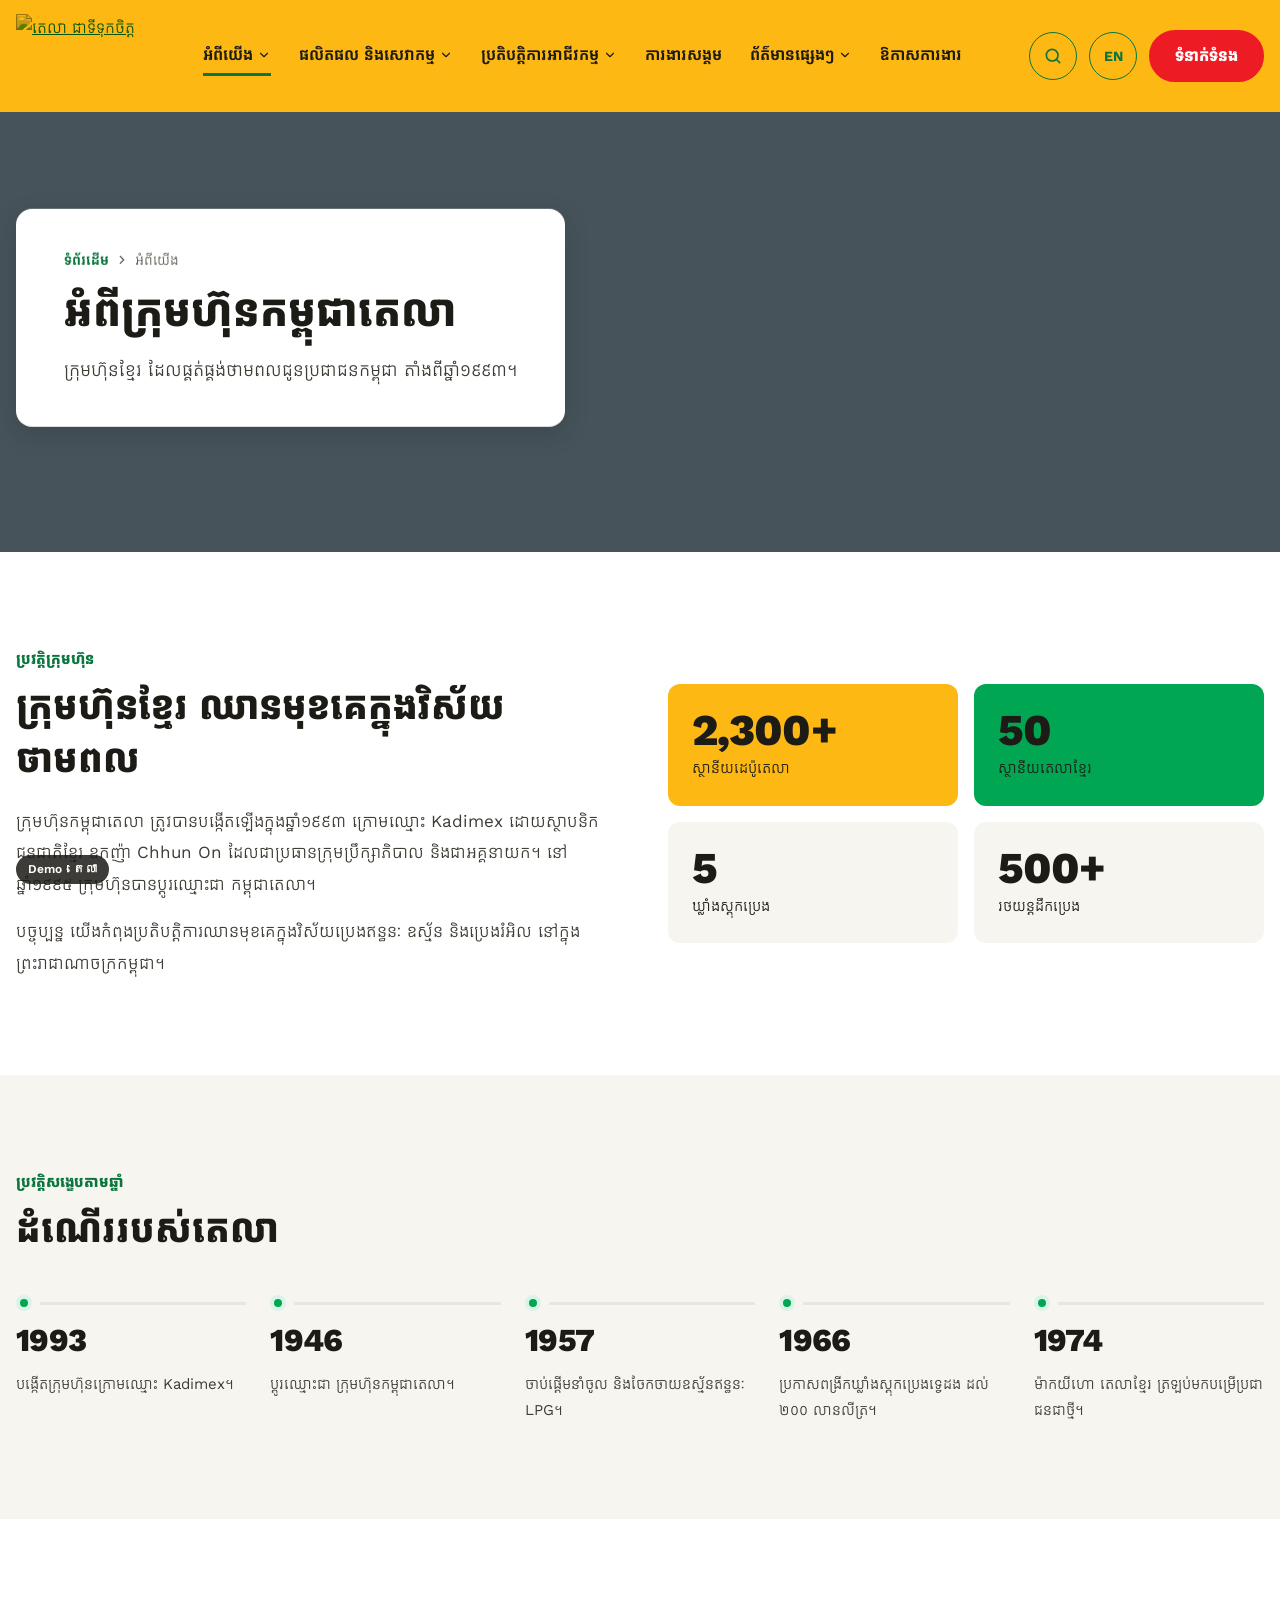
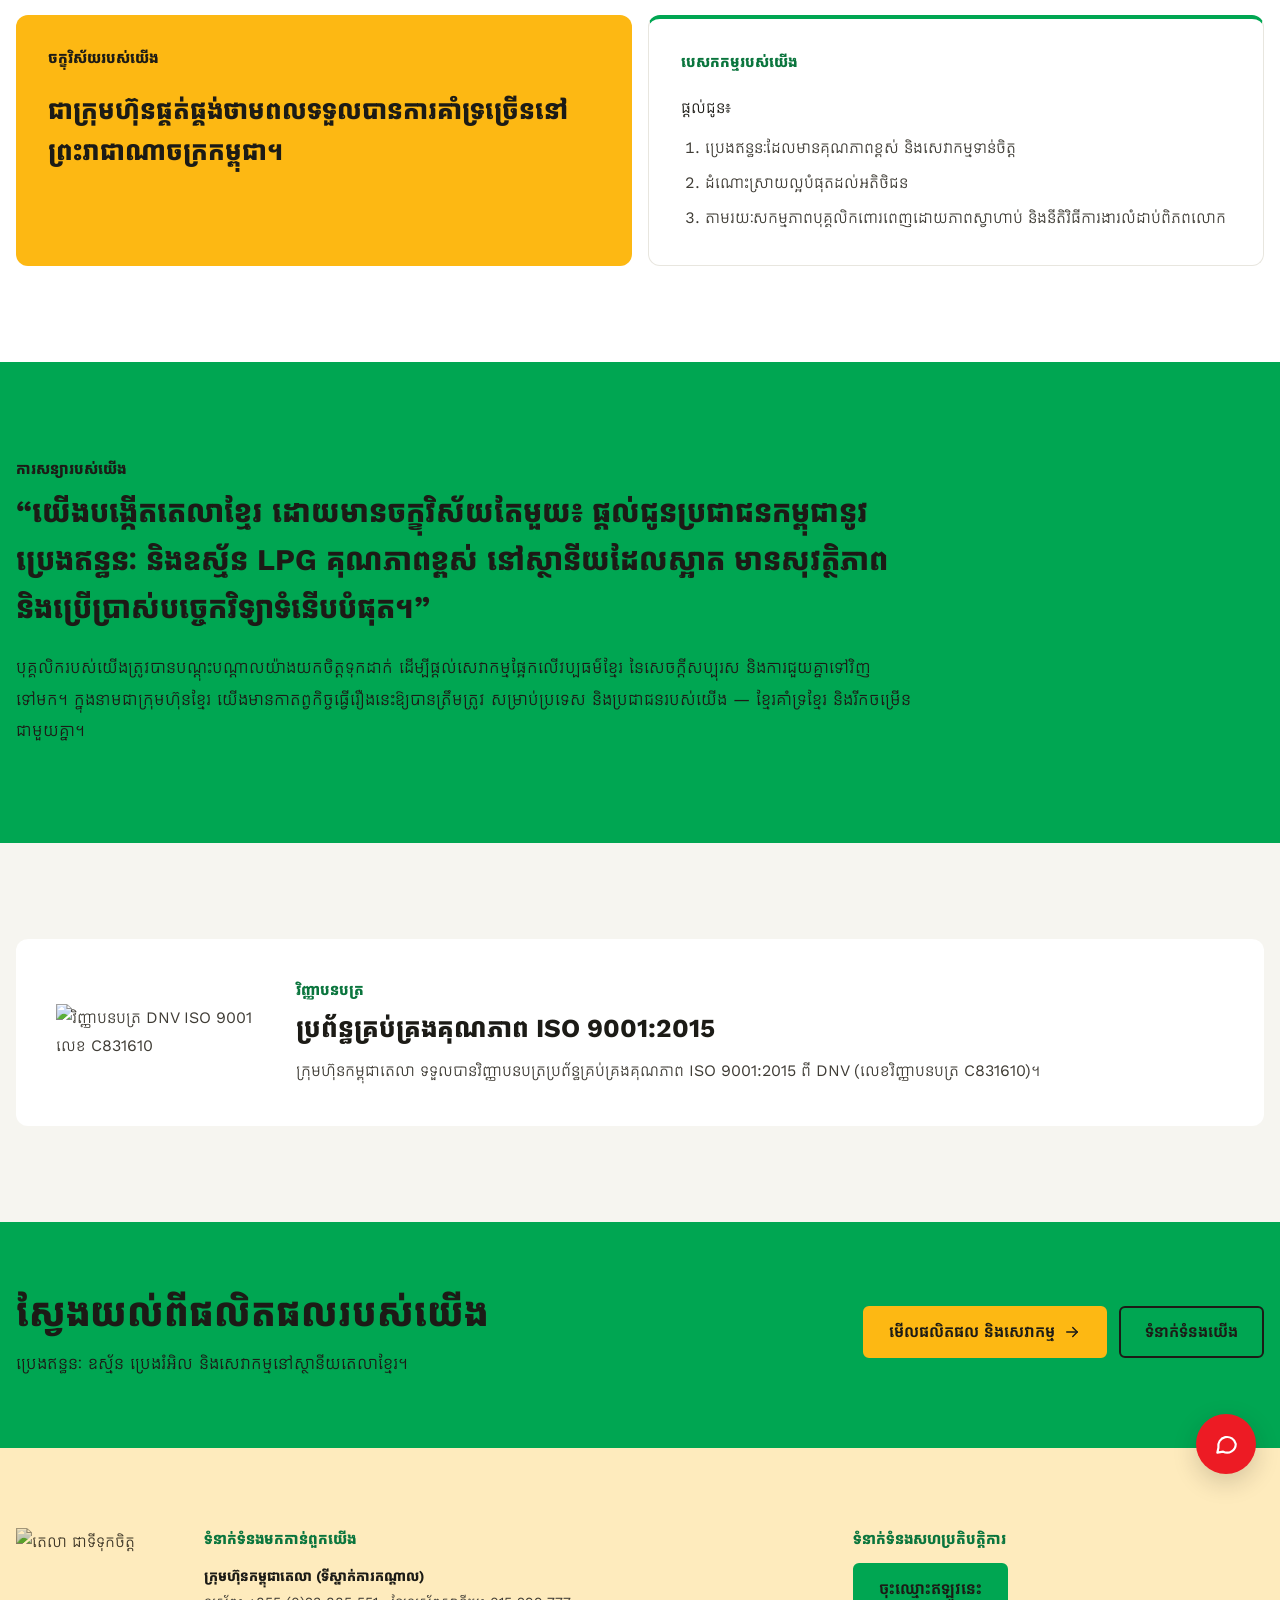
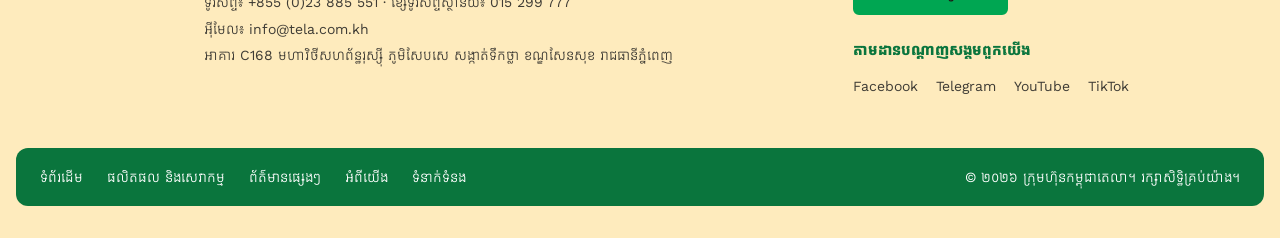
==== about.html @ 4fe121b1 "Add files via upload" ====
<!doctype html>
<html lang="km">
<head>
<meta charset="utf-8">
<meta name="viewport" content="width=device-width, initial-scale=1">
<meta name="robots" content="noindex, nofollow">
<title>អំពីយើង — តេលា</title>
<link rel="icon" href="img/logo.webp">
<link rel="preconnect" href="https://fonts.googleapis.com">
<link rel="stylesheet" href="https://fonts.googleapis.com/css2?family=Work+Sans:wght@400;600;700;800&amp;family=Kantumruy+Pro:wght@400;600;700&amp;display=swap">
<style>
body{margin:0}
a{color:#0a753d}a:hover{color:#1c1b16}
</style>
<style>html{scroll-behavior:smooth}*{box-sizing:border-box}img{max-width:100%}</style>
<link rel="stylesheet" href="anim.css">
<link rel="stylesheet" href="responsive.css">
</head>
<body>
<div style="font-family:'Work Sans', 'Kantumruy Pro', 'Noto Sans Khmer', sans-serif;color:#3f3c35;background:#ffffff;line-height:1.75;min-width:0">
<header style="background:#fdb813;padding:12px max(16px, calc((100% - 1248px) / 2));display:flex;flex-wrap:wrap;align-items:center;justify-content:space-between;gap:16px 32px;min-height:112px;box-sizing:border-box">
<a href="index.html" aria-label="តេលា ទំព័រដើម" style="display:block"><img src="img/logo.webp" alt="តេលា ជាទីទុកចិត្ត" style="display:block;height:84px;width:auto;mix-blend-mode:multiply"></a>
<nav aria-label="ម៉ឺនុយមេ" style="display:flex;flex-wrap:wrap;gap:8px 28px;justify-content:center;flex:1 1 560px"><a href="about.html" style="display:inline-flex;align-items:center;gap:4px;font-size:16px;font-weight:600;line-height:1.5;color:#1c1b16;text-decoration:none;padding:6px 0;border-bottom:3px solid #0a753d">អំពីយើង<svg width="14" height="14" viewBox="0 0 24 24" fill="none" stroke="currentColor" stroke-width="2" stroke-linecap="round" stroke-linejoin="round" aria-hidden="true"><path d="m6 9 6 6 6-6"></path></svg></a><a href="products.html" style="display:inline-flex;align-items:center;gap:4px;font-size:16px;font-weight:600;line-height:1.5;color:#1c1b16;text-decoration:none;padding:6px 0;border-bottom:3px solid transparent">ផលិតផល និងសេវាកម្ម<svg width="14" height="14" viewBox="0 0 24 24" fill="none" stroke="currentColor" stroke-width="2" stroke-linecap="round" stroke-linejoin="round" aria-hidden="true"><path d="m6 9 6 6 6-6"></path></svg></a><a href="operations.html" style="display:inline-flex;align-items:center;gap:4px;font-size:16px;font-weight:600;line-height:1.5;color:#1c1b16;text-decoration:none;padding:6px 0;border-bottom:3px solid transparent">ប្រតិបត្តិការអាជីវកម្ម<svg width="14" height="14" viewBox="0 0 24 24" fill="none" stroke="currentColor" stroke-width="2" stroke-linecap="round" stroke-linejoin="round" aria-hidden="true"><path d="m6 9 6 6 6-6"></path></svg></a><a href="csr.html" style="display:inline-flex;align-items:center;gap:4px;font-size:16px;font-weight:600;line-height:1.5;color:#1c1b16;text-decoration:none;padding:6px 0;border-bottom:3px solid transparent">ការងារសង្គម</a><a href="news.html" style="display:inline-flex;align-items:center;gap:4px;font-size:16px;font-weight:600;line-height:1.5;color:#1c1b16;text-decoration:none;padding:6px 0;border-bottom:3px solid transparent">ព័ត៌មានផ្សេងៗ<svg width="14" height="14" viewBox="0 0 24 24" fill="none" stroke="currentColor" stroke-width="2" stroke-linecap="round" stroke-linejoin="round" aria-hidden="true"><path d="m6 9 6 6 6-6"></path></svg></a><a href="careers.html" style="display:inline-flex;align-items:center;gap:4px;font-size:16px;font-weight:600;line-height:1.5;color:#1c1b16;text-decoration:none;padding:6px 0;border-bottom:3px solid transparent">ឱកាសការងារ</a></nav>
<div style="display:flex;align-items:center;gap:12px"><button type="button" aria-label="ស្វែងរក" style="background:transparent;border:1.5px solid #0a753d;color:#0a753d;width:48px;height:48px;border-radius:999px;display:inline-flex;align-items:center;justify-content:center;font-family:inherit;font-size:14px;font-weight:700;cursor:pointer;flex:none"><svg width="20" height="20" viewBox="0 0 24 24" fill="none" stroke="currentColor" stroke-width="2" stroke-linecap="round" stroke-linejoin="round" aria-hidden="true"><circle cx="11" cy="11" r="7"></circle><path d="m20 20-3.5-3.5"></path></svg></button><button type="button" aria-label="English" style="background:transparent;border:1.5px solid #0a753d;color:#0a753d;width:48px;height:48px;border-radius:999px;display:inline-flex;align-items:center;justify-content:center;font-family:inherit;font-size:14px;font-weight:700;cursor:pointer;flex:none">EN</button><a href="contact.html" style="background:#ed1b24;color:#ffffff;border:2px solid #ed1b24;border-radius:999px;display:inline-flex;align-items:center;gap:8px;padding:12px 24px;font-size:16px;font-weight:700;line-height:1.5;text-decoration:none;white-space:nowrap">ទំនាក់ទំនង</a></div>
</header>
<main>
<section style="position:relative;min-height:440px;display:flex;align-items:center;padding:48px max(16px, calc((100% - 1248px) / 2));box-sizing:border-box;overflow:hidden;background:#46535a"><img src="img/office.webp" alt="" style="position:absolute;inset:0;width:100%;height:100%;object-fit:cover"><div style="position:relative;background:#ffffff;border-radius:16px;padding:40px 48px;max-width:640px;box-sizing:border-box;box-shadow:0 8px 24px rgba(28, 27, 22, 0.18)"><nav aria-label="ទីតាំងទំព័រ" style="display:flex;align-items:center;gap:6px;font-size:14px;line-height:1.6;color:#626054;margin-bottom:12px"><a href="index.html" style="color:#0a753d;text-decoration:none;font-weight:600">ទំព័រដើម</a><svg width="14" height="14" viewBox="0 0 24 24" fill="none" stroke="currentColor" stroke-width="2" stroke-linecap="round" stroke-linejoin="round" aria-hidden="true"><path d="m9 18 6-6-6-6"></path></svg><span>អំពីយើង</span></nav><h1 style="margin:0 0 12px;font-size:clamp(30px, 3.4vw, 46px);font-weight:700;line-height:1.35;color:#1c1b16">អំពីក្រុមហ៊ុនកម្ពុជាតេលា</h1><p style="margin:0;font-size:18px;line-height:1.8;color:#3f3c35">ក្រុមហ៊ុនខ្មែរ ដែលផ្គត់ផ្គង់ថាមពលជូនប្រជាជនកម្ពុជា តាំងពីឆ្នាំ១៩៩៣។</p></div></section><section style="background:#ffffff;padding:96px max(16px, calc((100% - 1248px) / 2));"><div style="display:flex;flex-wrap:wrap;gap:56px;align-items:center"><div style="flex:1 1 460px;min-width:0"><p style="margin:0 0 8px;font-size:15px;font-weight:700;line-height:1.5;color:#0a753d">ប្រវត្តិក្រុមហ៊ុន</p><h2 style="margin:0;font-size:clamp(28px, 3vw, 40px);font-weight:700;line-height:1.4;color:#1c1b16">ក្រុមហ៊ុនខ្មែរ ឈានមុខគេក្នុងវិស័យថាមពល</h2><div style="display:flex;flex-direction:column;gap:16px;margin-top:20px"><p style="margin:0;font-size:17px;line-height:1.85;color:#3f3c35;">ក្រុមហ៊ុនកម្ពុជាតេលា ត្រូវបានបង្កើតឡើងក្នុងឆ្នាំ១៩៩៣ ក្រោមឈ្មោះ Kadimex ដោយស្ថាបនិកជនជាតិខ្មែរ ឧកញ៉ា Chhun On ដែលជាប្រធានក្រុមប្រឹក្សាភិបាល និងជាអគ្គនាយក។ នៅឆ្នាំ១៩៩៥ ក្រុមហ៊ុនបានប្តូរឈ្មោះជា កម្ពុជាតេលា។</p><p style="margin:0;font-size:17px;line-height:1.85;color:#3f3c35;">បច្ចុប្បន្ន យើងកំពុងប្រតិបត្តិការឈានមុខគេក្នុងវិស័យប្រេងឥន្ធនៈ ឧស្ម័ន និងប្រេងរំអិល នៅក្នុងព្រះរាជាណាចក្រកម្ពុជា។</p></div></div><div style="flex:1 1 460px;min-width:0"><div style="display:grid;grid-template-columns:repeat(2, minmax(0, 1fr));gap:16px"><div style="background:#fdb813;border-radius:12px;padding:24px"><p style="margin:0 0 4px;font-size:44px;font-weight:800;line-height:1;letter-spacing:-0.02em;color:#1c1b16">2,300+</p><p style="margin:0;font-size:15px;line-height:1.7;color:#1c1b16">ស្ថានីយដេប៉ូតេលា</p></div><div style="background:#00a652;border-radius:12px;padding:24px"><p style="margin:0 0 4px;font-size:44px;font-weight:800;line-height:1;letter-spacing:-0.02em;color:#1c1b16">50</p><p style="margin:0;font-size:15px;line-height:1.7;color:#1c1b16">ស្ថានីយតេលាខ្មែរ</p></div><div style="background:#f6f5f0;border-radius:12px;padding:24px"><p style="margin:0 0 4px;font-size:44px;font-weight:800;line-height:1;letter-spacing:-0.02em;color:#1c1b16">5</p><p style="margin:0;font-size:15px;line-height:1.7;color:#1c1b16">ឃ្លាំងស្តុកប្រេង</p></div><div style="background:#f6f5f0;border-radius:12px;padding:24px"><p style="margin:0 0 4px;font-size:44px;font-weight:800;line-height:1;letter-spacing:-0.02em;color:#1c1b16">500+</p><p style="margin:0;font-size:15px;line-height:1.7;color:#1c1b16">រថយន្តដឹកប្រេង</p></div></div></div></div></section><section style="background:#f6f5f0;padding:96px max(16px, calc((100% - 1248px) / 2));"><div style="display:flex;flex-wrap:wrap;align-items:flex-end;justify-content:space-between;gap:24px;margin-bottom:40px"><div style="flex:1 1 520px;max-width:820px"><p style="margin:0 0 8px;font-size:15px;font-weight:700;line-height:1.5;color:#0a753d">ប្រវត្តិសង្ខេបតាមឆ្នាំ</p><h2 style="margin:0;font-size:clamp(28px, 3vw, 40px);font-weight:700;line-height:1.4;color:#1c1b16">ដំណើររបស់តេលា</h2></div></div><div style="display:flex;flex-wrap:wrap;gap:24px"><div style="flex:1 1 180px;display:flex;flex-direction:column;gap:12px"><div style="display:flex;align-items:center;gap:8px"><span style="width:16px;height:16px;border-radius:999px;background:#00a652;border:4px solid #dbf3e7;flex:none"></span><span style="flex:1;height:3px;background:#e8e6df"></span></div><p style="margin:0;font-size:32px;font-weight:800;line-height:1.1;letter-spacing:-0.02em;color:#1c1b16">1993</p><p style="margin:0;font-size:15px;line-height:1.75;color:#3f3c35">បង្កើតក្រុមហ៊ុនក្រោមឈ្មោះ Kadimex។</p></div><div style="flex:1 1 180px;display:flex;flex-direction:column;gap:12px"><div style="display:flex;align-items:center;gap:8px"><span style="width:16px;height:16px;border-radius:999px;background:#00a652;border:4px solid #dbf3e7;flex:none"></span><span style="flex:1;height:3px;background:#e8e6df"></span></div><p style="margin:0;font-size:32px;font-weight:800;line-height:1.1;letter-spacing:-0.02em;color:#1c1b16">1995</p><p style="margin:0;font-size:15px;line-height:1.75;color:#3f3c35">ប្តូរឈ្មោះជា ក្រុមហ៊ុនកម្ពុជាតេលា។</p></div><div style="flex:1 1 180px;display:flex;flex-direction:column;gap:12px"><div style="display:flex;align-items:center;gap:8px"><span style="width:16px;height:16px;border-radius:999px;background:#00a652;border:4px solid #dbf3e7;flex:none"></span><span style="flex:1;height:3px;background:#e8e6df"></span></div><p style="margin:0;font-size:32px;font-weight:800;line-height:1.1;letter-spacing:-0.02em;color:#1c1b16">2006</p><p style="margin:0;font-size:15px;line-height:1.75;color:#3f3c35">ចាប់ផ្តើមនាំចូល និងចែកចាយឧស្ម័នឥន្ធនៈ LPG។</p></div><div style="flex:1 1 180px;display:flex;flex-direction:column;gap:12px"><div style="display:flex;align-items:center;gap:8px"><span style="width:16px;height:16px;border-radius:999px;background:#00a652;border:4px solid #dbf3e7;flex:none"></span><span style="flex:1;height:3px;background:#e8e6df"></span></div><p style="margin:0;font-size:32px;font-weight:800;line-height:1.1;letter-spacing:-0.02em;color:#1c1b16">2016</p><p style="margin:0;font-size:15px;line-height:1.75;color:#3f3c35">ប្រកាសពង្រីកឃ្លាំងស្តុកប្រេងទ្វេដង ដល់ ២០០ លានលីត្រ។</p></div><div style="flex:1 1 180px;display:flex;flex-direction:column;gap:12px"><div style="display:flex;align-items:center;gap:8px"><span style="width:16px;height:16px;border-radius:999px;background:#00a652;border:4px solid #dbf3e7;flex:none"></span><span style="flex:1;height:3px;background:#e8e6df"></span></div><p style="margin:0;font-size:32px;font-weight:800;line-height:1.1;letter-spacing:-0.02em;color:#1c1b16">2024</p><p style="margin:0;font-size:15px;line-height:1.75;color:#3f3c35">ម៉ាកយីហោ តេលាខ្មែរ ត្រឡប់មកបម្រើប្រជាជនជាថ្មី។</p></div></div></section><section style="background:#ffffff;padding:96px max(16px, calc((100% - 1248px) / 2));"><div style="display:grid;grid-template-columns:repeat(auto-fit, minmax(min(320px, 100%), 1fr));gap:16px"><div style="background:#fdb813;border-radius:12px;padding:32px;box-sizing:border-box;display:flex;flex-direction:column;gap:12px;"><p style="margin:0 0 8px;font-size:15px;font-weight:700;line-height:1.5;color:#1c1b16">ចក្ខុវិស័យរបស់យើង</p><p style="margin:0;font-size:26px;font-weight:700;line-height:1.6;color:#1c1b16">ជាក្រុមហ៊ុនផ្គត់ផ្គង់ថាមពលទទួលបានការគាំទ្រច្រើននៅព្រះរាជាណាចក្រកម្ពុជា។</p></div><div style="background:#ffffff;border-radius:12px;padding:32px;box-sizing:border-box;display:flex;flex-direction:column;gap:12px;border:1px solid #e8e6df;border-top:4px solid #00a652"><p style="margin:0 0 8px;font-size:15px;font-weight:700;line-height:1.5;color:#0a753d">បេសកកម្មរបស់យើង</p><p style="margin:0;font-size:16px;line-height:1.8;color:#1c1b16">ផ្តល់ជូន៖</p><ol style="margin:0;padding-left:24px;display:flex;flex-direction:column;gap:6px"><li style="font-size:16px;line-height:1.8;color:#3f3c35">ប្រេងឥន្ធនៈដែលមានគុណភាពខ្ពស់ និងសេវាកម្មទាន់ចិត្ត</li><li style="font-size:16px;line-height:1.8;color:#3f3c35">ដំណោះស្រាយល្អបំផុតដល់អតិថិជន</li><li style="font-size:16px;line-height:1.8;color:#3f3c35">តាមរយៈសកម្មភាពបុគ្គលិកពោរពេញដោយភាពស្វាហាប់ និងនីតិវិធីការងារលំដាប់ពិភពលោក</li></ol></div></div></section><section style="background:#00a652;padding:96px max(16px, calc((100% - 1248px) / 2))"><div style="max-width:900px"><p style="margin:0 0 8px;font-size:15px;font-weight:700;line-height:1.5;color:#1c1b16">ការសន្យារបស់យើង</p><p style="margin:0 0 20px;font-size:clamp(22px, 2.4vw, 30px);font-weight:700;line-height:1.6;color:#1c1b16">“យើងបង្កើតតេលាខ្មែរ ដោយមានចក្ខុវិស័យតែមួយ៖ ផ្តល់ជូនប្រជាជនកម្ពុជានូវប្រេងឥន្ធនៈ និងឧស្ម័ន LPG គុណភាពខ្ពស់ នៅស្ថានីយដែលស្អាត មានសុវត្ថិភាព និងប្រើប្រាស់បច្ចេកវិទ្យាទំនើបបំផុត។”</p><p style="margin:0;font-size:17px;line-height:1.85;color:#1c1b16">បុគ្គលិករបស់យើងត្រូវបានបណ្តុះបណ្តាលយ៉ាងយកចិត្តទុកដាក់ ដើម្បីផ្តល់សេវាកម្មផ្អែកលើវប្បធម៌ខ្មែរ នៃសេចក្តីសប្បុរស និងការជួយគ្នាទៅវិញទៅមក។ ក្នុងនាមជាក្រុមហ៊ុនខ្មែរ យើងមានកាតព្វកិច្ចធ្វើរឿងនេះឱ្យបានត្រឹមត្រូវ សម្រាប់ប្រទេស និងប្រជាជនរបស់យើង — ខ្មែរគាំទ្រខ្មែរ និងរីកចម្រើនជាមួយគ្នា។</p></div></section><section style="background:#f6f5f0;padding:96px max(16px, calc((100% - 1248px) / 2));"><div style="display:flex;flex-wrap:wrap;gap:40px;align-items:center;background:#ffffff;border-radius:12px;padding:40px"><img src="img/iso.webp" alt="វិញ្ញាបនបត្រ DNV ISO 9001 លេខ C831610" style="width:200px;height:auto;flex:none"><div style="flex:1 1 420px"><p style="margin:0 0 8px;font-size:15px;font-weight:700;line-height:1.5;color:#0a753d">វិញ្ញាបនបត្រ</p><h3 style="margin:0;font-size:26px;font-weight:700;line-height:1.5;color:#1c1b16">ប្រព័ន្ធគ្រប់គ្រងគុណភាព ISO 9001:2015</h3><p style="margin:8px 0 0;font-size:16px;line-height:1.85;color:#3f3c35">ក្រុមហ៊ុនកម្ពុជាតេលា ទទួលបានវិញ្ញាបនបត្រប្រព័ន្ធគ្រប់គ្រងគុណភាព ISO 9001:2015 ពី DNV (លេខវិញ្ញាបនបត្រ C831610)។</p></div></div></section><section style="background:#00a652;padding:64px max(16px, calc((100% - 1248px) / 2));display:flex;flex-wrap:wrap;align-items:center;justify-content:space-between;gap:24px"><div style="flex:1 1 520px"><h2 style="margin:0;font-size:clamp(28px, 3vw, 40px);font-weight:700;line-height:1.4;color:#1c1b16">ស្វែងយល់ពីផលិតផលរបស់យើង</h2><p style="margin:8px 0 0;font-size:17px;line-height:1.8;color:#1c1b16">ប្រេងឥន្ធនៈ ឧស្ម័ន ប្រេងរំអិល និងសេវាកម្មនៅស្ថានីយតេលាខ្មែរ។</p></div><div style="display:flex;flex-wrap:wrap;gap:12px"><a href="products.html" style="background:#fdb813;color:#1c1b16;border:2px solid #fdb813;border-radius:6px;display:inline-flex;align-items:center;gap:8px;padding:12px 24px;font-size:16px;font-weight:600;line-height:1.5;text-decoration:none;white-space:nowrap">មើលផលិតផល និងសេវាកម្ម<svg width="18" height="18" viewBox="0 0 24 24" fill="none" stroke="currentColor" stroke-width="2" stroke-linecap="round" stroke-linejoin="round" aria-hidden="true"><path d="M5 12h14"></path><path d="m13 6 6 6-6 6"></path></svg></a><a href="contact.html" style="background:transparent;color:#1c1b16;border:2px solid #1c1b16;border-radius:6px;display:inline-flex;align-items:center;gap:8px;padding:12px 24px;font-size:16px;font-weight:600;line-height:1.5;text-decoration:none;white-space:nowrap">ទំនាក់ទំនងយើង</a></div></section>
</main>
<footer style="position:relative;background:#feebbd;border-top:6px solid #00a652;padding:80px max(16px, calc((100% - 1248px) / 2)) 32px">
<div style="display:flex;flex-wrap:wrap;gap:48px">
<img src="img/logo.webp" alt="តេលា ជាទីទុកចិត្ត" style="width:140px;height:140px;object-fit:contain;mix-blend-mode:multiply;flex:none">
<div style="flex:1.6 1 360px"><h2 style="margin:0 0 12px;font-size:15px;font-weight:700;line-height:1.5;color:#0a753d">ទំនាក់ទំនងមកកាន់ពួកយើង</h2>
<p style="margin:0;font-size:14px;font-weight:700;line-height:1.9;color:#1c1b16">ក្រុមហ៊ុនកម្ពុជាតេលា (ទីស្នាក់ការកណ្តាល)</p>
<p style="margin:0;font-size:14px;line-height:1.9;color:#3f3c35">ទូរស័ព្ទ៖ +855 (0)23 885 551 · ខ្សែទូរស័ព្ទស្ថានីយ៖ 015 299 777</p>
<p style="margin:0;font-size:14px;line-height:1.9;color:#3f3c35">អ៊ីមែល៖ info@tela.com.kh</p>
<p style="margin:0;font-size:14px;line-height:1.9;color:#3f3c35">អាគារ C168 មហាវិថីសហព័ន្ធរុស្ស៊ី ភូមិសែបសេ សង្កាត់ទឹកថ្លា ខណ្ឌសែនសុខ រាជធានីភ្នំពេញ</p></div>
<div style="flex:1 1 260px;display:flex;flex-direction:column;align-items:flex-start;gap:12px"><h2 style="margin:0;font-size:15px;font-weight:700;line-height:1.5;color:#0a753d">ទំនាក់ទំនងសហប្រតិបត្តិការ</h2><a href="contact.html" style="background:#00a652;color:#1c1b16;border:2px solid #00a652;border-radius:6px;display:inline-flex;align-items:center;gap:8px;padding:12px 24px;font-size:16px;font-weight:600;line-height:1.5;text-decoration:none;white-space:nowrap">ចុះឈ្មោះឥឡូវនេះ</a>
<h2 style="margin:12px 0 0;font-size:15px;font-weight:700;line-height:1.5;color:#0a753d">តាមដានបណ្តាញសង្គមពួកយើង</h2><div style="display:flex;flex-wrap:wrap;gap:4px 18px"><a href="#" style="font-size:14px;line-height:1.9;color:#3f3c35;text-decoration:none">Facebook</a><a href="#" style="font-size:14px;line-height:1.9;color:#3f3c35;text-decoration:none">Telegram</a><a href="#" style="font-size:14px;line-height:1.9;color:#3f3c35;text-decoration:none">YouTube</a><a href="#" style="font-size:14px;line-height:1.9;color:#3f3c35;text-decoration:none">TikTok</a></div></div></div>
<div style="margin-top:48px;background:#0a753d;border-radius:12px;padding:16px 24px;display:flex;flex-wrap:wrap;align-items:center;justify-content:space-between;gap:16px"><nav aria-label="តំណភ្ជាប់" style="display:flex;flex-wrap:wrap;gap:4px 24px"><a href="index.html" style="font-size:14px;line-height:1.9;color:#ffffff;text-decoration:none">ទំព័រដើម</a><a href="products.html" style="font-size:14px;line-height:1.9;color:#ffffff;text-decoration:none">ផលិតផល និងសេវាកម្ម</a><a href="news.html" style="font-size:14px;line-height:1.9;color:#ffffff;text-decoration:none">ព័ត៌មានផ្សេងៗ</a><a href="about.html" style="font-size:14px;line-height:1.9;color:#ffffff;text-decoration:none">អំពីយើង</a><a href="contact.html" style="font-size:14px;line-height:1.9;color:#ffffff;text-decoration:none">ទំនាក់ទំនង</a></nav><p style="margin:0;font-size:14px;line-height:1.9;color:#ffffff">© ២០២៦ ក្រុមហ៊ុនកម្ពុជាតេលា។ រក្សាសិទ្ធិគ្រប់យ៉ាង។</p></div>
<a href="#" aria-label="ជជែកជាមួយយើង" style="position:absolute;right:24px;top:-34px;width:60px;height:60px;border-radius:999px;background:#ed1b24;color:#ffffff;display:flex;align-items:center;justify-content:center;box-shadow:0 8px 24px rgba(28, 27, 22, 0.18)"><svg width="26" height="26" viewBox="0 0 24 24" fill="none" stroke="currentColor" stroke-width="2" stroke-linecap="round" stroke-linejoin="round" aria-hidden="true"><path d="M21 12a8 8 0 0 1-11.6 7.1L4 20l1-4.6A8 8 0 1 1 21 12z"></path></svg></a>
</footer>
</div>
<div style="position:fixed;left:16px;bottom:16px;z-index:50;background:#1c1b16;color:#fff;font:600 12px/1.4 'Work Sans',sans-serif;padding:6px 12px;border-radius:999px;opacity:.85">Demo · តេលា</div>

<script src="anim.js"></script>
<script src="responsive.js"></script>
</body>
</html>
---- anim.css ----
@keyframes rvUp{from{opacity:0;transform:translateY(40px)}to{opacity:1;transform:none}}
@keyframes rvLeft{from{opacity:0;transform:translateX(-60px)}to{opacity:1;transform:none}}
@keyframes rvRight{from{opacity:0;transform:translateX(60px)}to{opacity:1;transform:none}}
@keyframes rvPop{0%{opacity:0;transform:translateY(30px) scale(.92)}70%{opacity:1;transform:translateY(-4px) scale(1.01)}100%{opacity:1;transform:none}}
@keyframes wipe{from{opacity:1;clip-path:inset(0 100% 0 0 round 12px)}to{opacity:1;clip-path:inset(0 0 0 0 round 12px)}}
@keyframes pgIn{from{opacity:0;transform:translateY(12px)}to{opacity:1;transform:none}}
@keyframes heroIn{from{opacity:0;transform:translateY(30px) scale(.97)}to{opacity:1;transform:none}}
@keyframes hs{from{opacity:0;transform:translateY(18px)}to{opacity:1;transform:none}}
@keyframes pinDrop{0%{opacity:0;transform:translateY(-60px) scale(.5)}55%{opacity:1;transform:translateY(6px) scale(1.08)}75%{transform:translateY(-3px)}100%{transform:none}}
@keyframes ring{0%{transform:scale(.6);opacity:.6}100%{transform:scale(2.6);opacity:0}}
@keyframes halo{0%,100%{box-shadow:0 0 0 12px rgba(253,184,19,.35),0 0 0 0 rgba(253,184,19,.25)}50%{box-shadow:0 0 0 22px rgba(253,184,19,.12),0 0 0 40px rgba(253,184,19,0)}}
@keyframes cardIn{from{opacity:0;transform:translateX(40px) scale(.96)}to{opacity:1;transform:none}}
@keyframes floaty{0%,100%{transform:translateY(0)}50%{transform:translateY(-8px)}}
@keyframes shine{from{transform:translateX(-120%) skewX(-20deg)}to{transform:translateX(220%) skewX(-20deg)}}
@keyframes bob{0%,100%{transform:translateY(0)}50%{transform:translateY(-5px)}}
.rv{opacity:0}
.rv.in{animation:rvUp .8s cubic-bezier(.2,.75,.2,1) both;animation-delay:var(--d,0ms)}
.rv.in.rv-l{animation-name:rvLeft}
.rv.in.rv-r{animation-name:rvRight}
.rv.in.rv-p{animation-name:rvPop;animation-duration:.75s}
@keyframes fadeImg{from{opacity:0;filter:saturate(.6) brightness(1.06)}to{opacity:1;filter:none}}
.rv.in.rv-f{animation-name:fadeImg;animation-duration:1.3s;animation-timing-function:ease}
.rv.in.rv-w{animation-name:wipe;animation-duration:1.1s;animation-timing-function:cubic-bezier(.65,0,.35,1)}
.pg:not([hidden]){animation:pgIn .45s ease both}
.px{will-change:transform}
.hero-card{animation:heroIn .9s .1s cubic-bezier(.2,.75,.2,1) both;will-change:transform}
.hero-card > *{animation:hs .7s cubic-bezier(.2,.75,.2,1) both}
.hero-card > *:nth-child(1){animation-delay:.35s}.hero-card > *:nth-child(2){animation-delay:.5s}.hero-card > *:nth-child(3){animation-delay:.65s}.hero-card > *:nth-child(4){animation-delay:.8s}.hero-card > *:nth-child(5){animation-delay:.95s}
.pin-in{transform-box:fill-box;transform-origin:50% 100%;animation:pinDrop .8s cubic-bezier(.3,1.4,.5,1) both;animation-delay:var(--d,0ms)}
.pin-sel{transform-box:fill-box;transform-origin:50% 100%;animation:pinDrop .55s cubic-bezier(.3,1.6,.5,1) both}
.me-ring{transform-box:fill-box;transform-origin:center;animation:ring 1.8s ease-out infinite}
.play-pulse{animation:halo 2.2s ease-in-out infinite}
#row article{animation:cardIn .55s cubic-bezier(.2,.75,.2,1) both;animation-delay:var(--d,0ms)}
#drop:not([hidden]){animation:rvUp .25s ease both}
.cat-ico img{animation:bob 3s ease-in-out infinite}
nav[aria-label="សេវាកម្ម"] a:nth-child(2) img{animation-delay:.3s}nav[aria-label="សេវាកម្ម"] a:nth-child(3) img{animation-delay:.6s}nav[aria-label="សេវាកម្ម"] a:nth-child(4) img{animation-delay:.9s}nav[aria-label="សេវាកម្ម"] a:nth-child(5) img{animation-delay:1.2s}nav[aria-label="សេវាកម្ម"] a:nth-child(6) img{animation-delay:1.5s}
a,button,article,img{transition:transform .3s cubic-bezier(.2,.75,.2,1),box-shadow .3s ease,background-color .2s ease,border-color .2s ease,filter .3s ease}
.lift:hover{transform:translateY(-3px)}
.shine{position:relative;overflow:hidden}
.shine::after{content:"";position:absolute;top:0;bottom:0;left:0;width:40%;background:linear-gradient(90deg,transparent,rgba(255,255,255,.55),transparent);transform:translateX(-120%) skewX(-20deg);pointer-events:none}
.shine:hover::after{animation:shine .8s ease}
.tilt{transform-style:preserve-3d}
.tilt:hover{box-shadow:0 18px 40px rgba(28,27,22,.16)}
.zoom-img:hover{transform:scale(1.04)}
.float-a{animation:floaty 6s ease-in-out infinite}
.float-b{animation:floaty 7s 1s ease-in-out infinite}
#scroll-progress{position:fixed;top:0;left:0;height:4px;width:100%;transform-origin:0 50%;transform:scaleX(0);background:linear-gradient(90deg,#fdb813,#00a652);z-index:100;pointer-events:none}
@media (prefers-reduced-motion: reduce){
 .rv{opacity:1}.rv.in,.pg:not([hidden]),.hero-card,.hero-card > *,.pin-in,.pin-sel,.me-ring,.play-pulse,#row article,#drop:not([hidden]),.cat-ico img,.float-a,.float-b{animation:none !important}
 .lift:hover,.zoom-img:hover{transform:none}
 #scroll-progress{display:none}
}
---- responsive.css ----
html,body{overflow-x:clip}
.menu-btn{display:none}
@media (max-width: 900px){
 header{min-height:72px!important;padding:8px 16px!important;gap:8px 12px!important;position:relative}
 header > a[aria-label] img{height:56px!important}
 header nav[aria-label="ម៉ឺនុយមេ"]{display:none!important}
 header.menu-open nav[aria-label="ម៉ឺនុយមេ"]{display:flex!important;flex-direction:column;align-items:stretch!important;gap:0!important;order:3;flex:1 1 100%!important;background:#fff;border-radius:12px;padding:8px!important;box-shadow:0 12px 32px rgba(28,27,22,.18)}
 header.menu-open nav[aria-label="ម៉ឺនុយមេ"] a{padding:12px 12px!important;border-bottom:1px solid #e8e6df!important;justify-content:space-between}
 header.menu-open nav[aria-label="ម៉ឺនុយមេ"] a:last-child{border-bottom:0!important}
 header > div:last-child{gap:8px!important}
 header > div:last-child button[aria-label="ស្វែងរក"]{display:none!important}
 header > div:last-child > button,header .menu-btn{width:44px!important;height:44px!important}
 header > div:last-child > a{padding:10px 16px!important;font-size:15px!important}
 .menu-btn{display:inline-flex;align-items:center;justify-content:center;border-radius:999px;border:1.5px solid #0a753d;background:#fff;color:#0a753d;cursor:pointer}
}
@media (max-width: 768px){
 main section{padding-top:56px!important;padding-bottom:56px!important}
 main section[aria-label="ទំព័រដើម"]{min-height:auto!important;padding:24px 16px 56px!important}
 main section[aria-label="ទំព័រដើម"] > div[style*="border-radius:16px"]{padding:24px!important}
 main section[aria-label="ទំព័រដើម"] h1{font-size:26px!important;line-height:1.45!important}
 main section[aria-label="ទំព័រដើម"] p{font-size:16px!important}
 main > section:first-child[style*="min-height:440px"]{min-height:340px!important;padding:24px 16px!important}
 main > section:first-child > div[style*="border-radius:16px"]{padding:24px!important}
 main h1{font-size:26px!important;line-height:1.45!important}
 nav[aria-label="សេវាកម្ម"]{display:grid!important;grid-template-columns:repeat(3,minmax(0,1fr));padding:0!important}
 nav[aria-label="សេវាកម្ម"] a{flex-direction:column!important;padding:14px 6px!important;font-size:13px!important;text-align:center;gap:8px!important;border-bottom:1px solid #e8e6df}
 nav[aria-label="សេវាកម្ម"] a img{width:52px!important;height:52px!important}
 div[style*="grid-template-columns:repeat(2, minmax(0, 1fr))"]:has(> div[style*="border-top:4px"]){grid-template-columns:1fr!important}
 form div[style*="grid-template-columns:repeat(2, minmax(0, 1fr))"],div[style*="grid-template-columns:repeat(2, minmax(0, 1fr))"]:has(> div > label){grid-template-columns:1fr!important}
 article[style*="display:flex;min-height:200px"]{flex-direction:column!important}
 article[style*="display:flex;min-height:200px"] > img{width:100%!important;height:180px!important}
 #stations > div:nth-child(2) > div:first-child{min-height:780px!important}
 #lmap,#svgmap{top:120px!important}
 #stations [style*="top:84px"]{top:128px!important}
 #row article{width:78vw!important}
 .demo-badge,div[style*="Demo · តេលា"]{left:8px!important;bottom:8px!important;font-size:11px!important}
 footer{padding-top:56px!important}
 main div[style*="min-height:360px"]{min-height:0!important}
 main img[style*="min-height:360px"]{min-height:240px!important;height:240px!important}
 main section button[aria-label="ចាក់វីដេអូ"],main section button[aria-label="មើលវីដេអូពេញ"]{top:30%!important;width:72px!important;height:72px!important}
 main section[style*="min-height:clamp(380px"],main section[style*="min-height:480px"]{min-height:420px!important}
}
@media (max-width: 420px){
 nav[aria-label="សេវាកម្ម"]{grid-template-columns:repeat(2,minmax(0,1fr))}
}
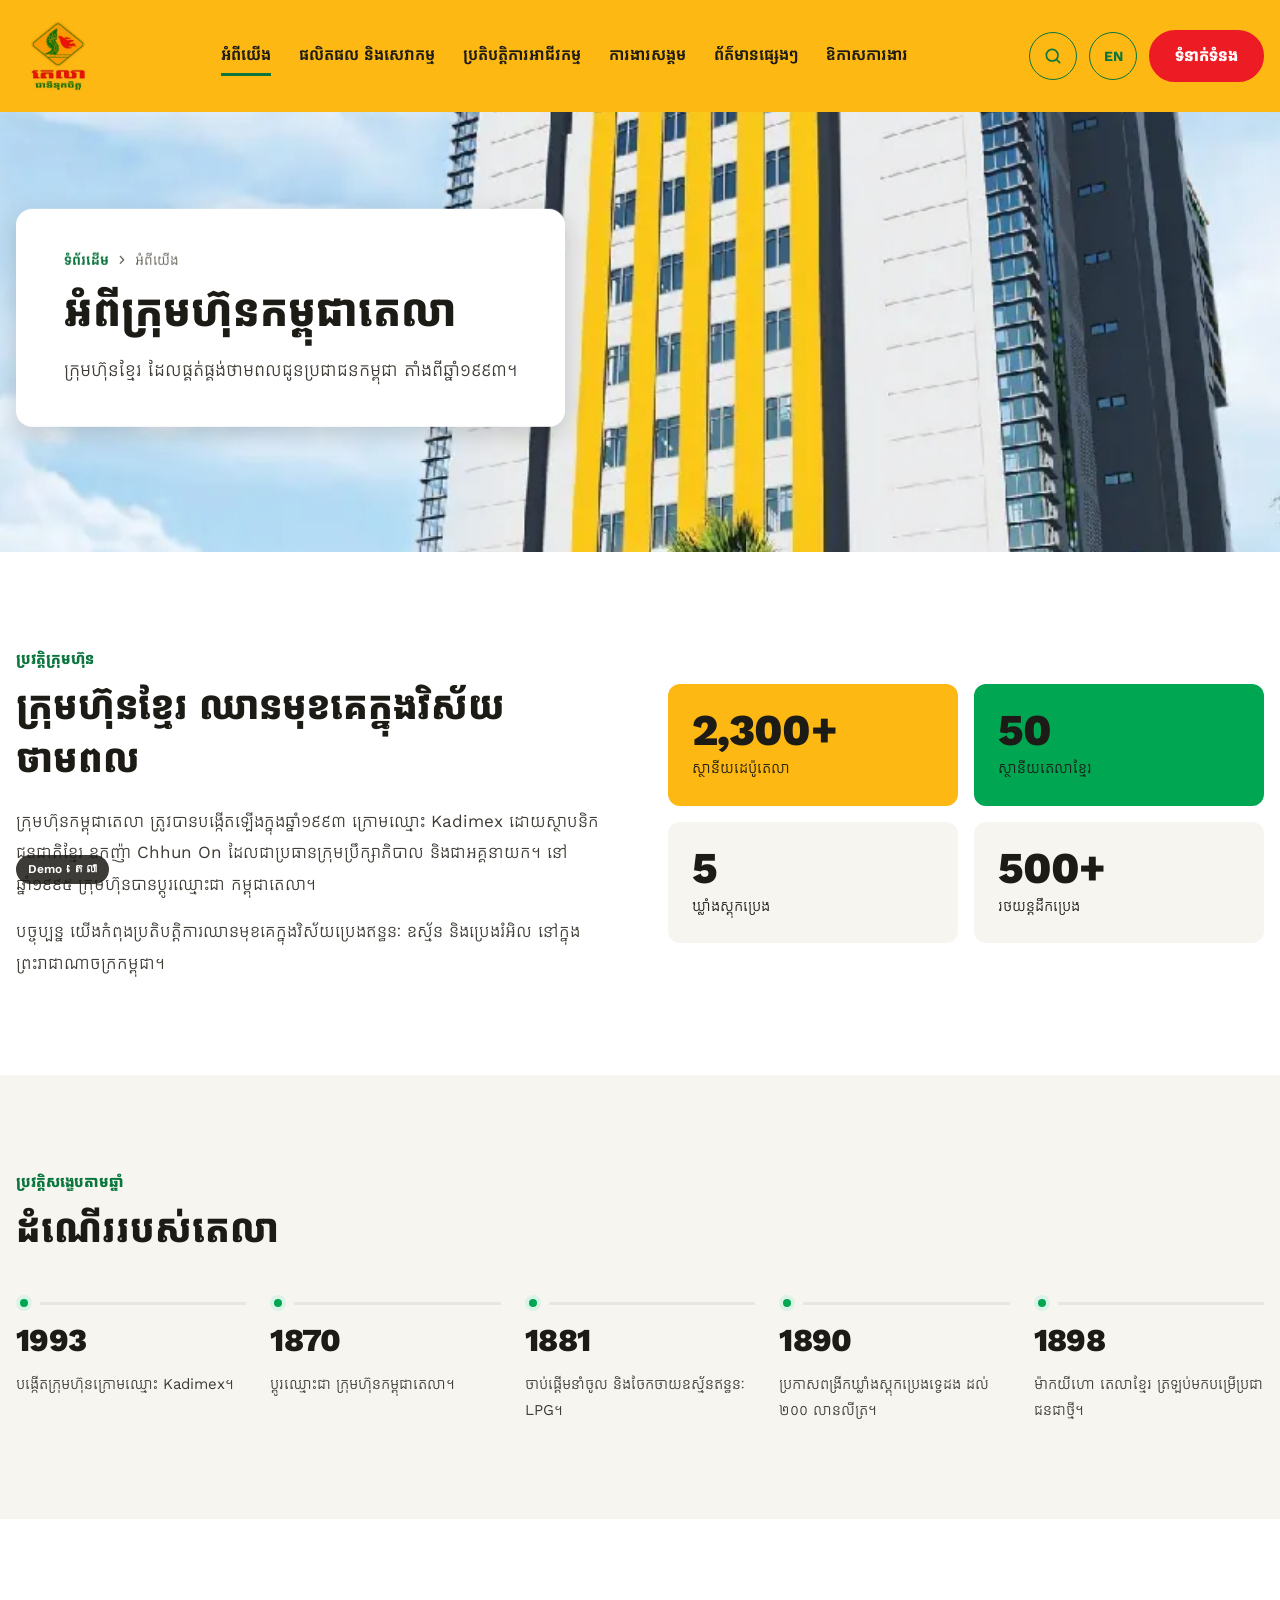
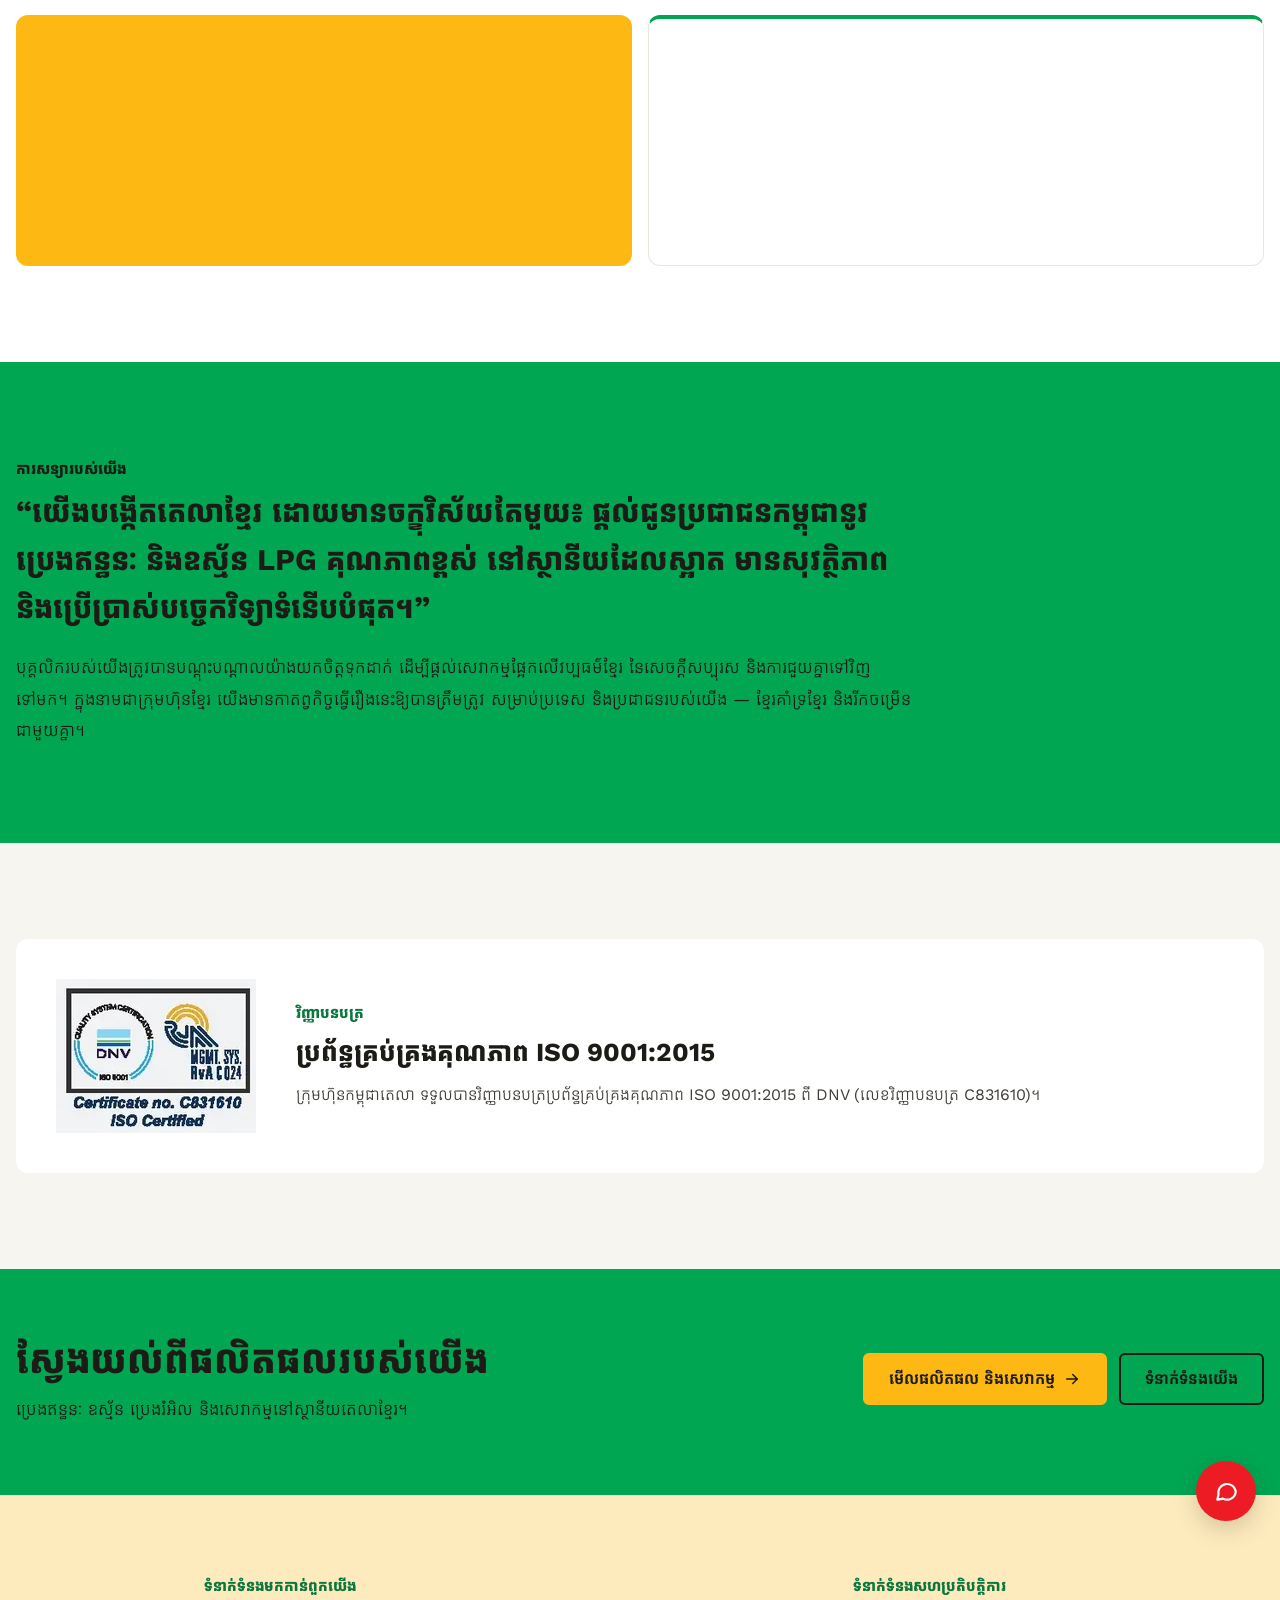
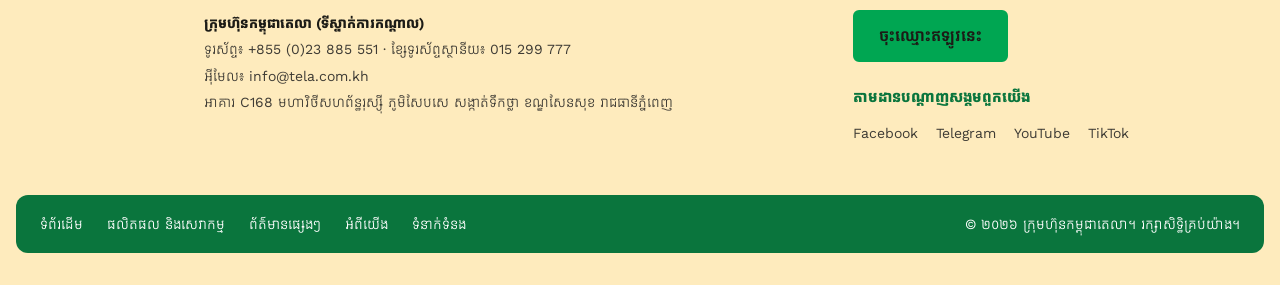
==== commit 915ed328: "Remove dropdown arrows from main nav (no dropdowns exist) Co-Authored-By: Claude Sonnet 5.5 <noreply" ====
--- a/about.html
+++ b/about.html
@@ -20,7 +20,7 @@
 <div style="font-family:'Work Sans', 'Kantumruy Pro', 'Noto Sans Khmer', sans-serif;color:#3f3c35;background:#ffffff;line-height:1.75;min-width:0">
 <header style="background:#fdb813;padding:12px max(16px, calc((100% - 1248px) / 2));display:flex;flex-wrap:wrap;align-items:center;justify-content:space-between;gap:16px 32px;min-height:112px;box-sizing:border-box">
 <a href="index.html" aria-label="តេលា ទំព័រដើម" style="display:block"><img src="img/logo.webp" alt="តេលា ជាទីទុកចិត្ត" style="display:block;height:84px;width:auto;mix-blend-mode:multiply"></a>
-<nav aria-label="ម៉ឺនុយមេ" style="display:flex;flex-wrap:wrap;gap:8px 28px;justify-content:center;flex:1 1 560px"><a href="about.html" style="display:inline-flex;align-items:center;gap:4px;font-size:16px;font-weight:600;line-height:1.5;color:#1c1b16;text-decoration:none;padding:6px 0;border-bottom:3px solid #0a753d">អំពីយើង<svg width="14" height="14" viewBox="0 0 24 24" fill="none" stroke="currentColor" stroke-width="2" stroke-linecap="round" stroke-linejoin="round" aria-hidden="true"><path d="m6 9 6 6 6-6"></path></svg></a><a href="products.html" style="display:inline-flex;align-items:center;gap:4px;font-size:16px;font-weight:600;line-height:1.5;color:#1c1b16;text-decoration:none;padding:6px 0;border-bottom:3px solid transparent">ផលិតផល និងសេវាកម្ម<svg width="14" height="14" viewBox="0 0 24 24" fill="none" stroke="currentColor" stroke-width="2" stroke-linecap="round" stroke-linejoin="round" aria-hidden="true"><path d="m6 9 6 6 6-6"></path></svg></a><a href="operations.html" style="display:inline-flex;align-items:center;gap:4px;font-size:16px;font-weight:600;line-height:1.5;color:#1c1b16;text-decoration:none;padding:6px 0;border-bottom:3px solid transparent">ប្រតិបត្តិការអាជីវកម្ម<svg width="14" height="14" viewBox="0 0 24 24" fill="none" stroke="currentColor" stroke-width="2" stroke-linecap="round" stroke-linejoin="round" aria-hidden="true"><path d="m6 9 6 6 6-6"></path></svg></a><a href="csr.html" style="display:inline-flex;align-items:center;gap:4px;font-size:16px;font-weight:600;line-height:1.5;color:#1c1b16;text-decoration:none;padding:6px 0;border-bottom:3px solid transparent">ការងារសង្គម</a><a href="news.html" style="display:inline-flex;align-items:center;gap:4px;font-size:16px;font-weight:600;line-height:1.5;color:#1c1b16;text-decoration:none;padding:6px 0;border-bottom:3px solid transparent">ព័ត៌មានផ្សេងៗ<svg width="14" height="14" viewBox="0 0 24 24" fill="none" stroke="currentColor" stroke-width="2" stroke-linecap="round" stroke-linejoin="round" aria-hidden="true"><path d="m6 9 6 6 6-6"></path></svg></a><a href="careers.html" style="display:inline-flex;align-items:center;gap:4px;font-size:16px;font-weight:600;line-height:1.5;color:#1c1b16;text-decoration:none;padding:6px 0;border-bottom:3px solid transparent">ឱកាសការងារ</a></nav>
+<nav aria-label="ម៉ឺនុយមេ" style="display:flex;flex-wrap:wrap;gap:8px 28px;justify-content:center;flex:1 1 560px"><a href="about.html" style="display:inline-flex;align-items:center;gap:4px;font-size:16px;font-weight:600;line-height:1.5;color:#1c1b16;text-decoration:none;padding:6px 0;border-bottom:3px solid #0a753d">អំពីយើង</a><a href="products.html" style="display:inline-flex;align-items:center;gap:4px;font-size:16px;font-weight:600;line-height:1.5;color:#1c1b16;text-decoration:none;padding:6px 0;border-bottom:3px solid transparent">ផលិតផល និងសេវាកម្ម</a><a href="operations.html" style="display:inline-flex;align-items:center;gap:4px;font-size:16px;font-weight:600;line-height:1.5;color:#1c1b16;text-decoration:none;padding:6px 0;border-bottom:3px solid transparent">ប្រតិបត្តិការអាជីវកម្ម</a><a href="csr.html" style="display:inline-flex;align-items:center;gap:4px;font-size:16px;font-weight:600;line-height:1.5;color:#1c1b16;text-decoration:none;padding:6px 0;border-bottom:3px solid transparent">ការងារសង្គម</a><a href="news.html" style="display:inline-flex;align-items:center;gap:4px;font-size:16px;font-weight:600;line-height:1.5;color:#1c1b16;text-decoration:none;padding:6px 0;border-bottom:3px solid transparent">ព័ត៌មានផ្សេងៗ</a><a href="careers.html" style="display:inline-flex;align-items:center;gap:4px;font-size:16px;font-weight:600;line-height:1.5;color:#1c1b16;text-decoration:none;padding:6px 0;border-bottom:3px solid transparent">ឱកាសការងារ</a></nav>
 <div style="display:flex;align-items:center;gap:12px"><button type="button" aria-label="ស្វែងរក" style="background:transparent;border:1.5px solid #0a753d;color:#0a753d;width:48px;height:48px;border-radius:999px;display:inline-flex;align-items:center;justify-content:center;font-family:inherit;font-size:14px;font-weight:700;cursor:pointer;flex:none"><svg width="20" height="20" viewBox="0 0 24 24" fill="none" stroke="currentColor" stroke-width="2" stroke-linecap="round" stroke-linejoin="round" aria-hidden="true"><circle cx="11" cy="11" r="7"></circle><path d="m20 20-3.5-3.5"></path></svg></button><button type="button" aria-label="English" style="background:transparent;border:1.5px solid #0a753d;color:#0a753d;width:48px;height:48px;border-radius:999px;display:inline-flex;align-items:center;justify-content:center;font-family:inherit;font-size:14px;font-weight:700;cursor:pointer;flex:none">EN</button><a href="contact.html" style="background:#ed1b24;color:#ffffff;border:2px solid #ed1b24;border-radius:999px;display:inline-flex;align-items:center;gap:8px;padding:12px 24px;font-size:16px;font-weight:700;line-height:1.5;text-decoration:none;white-space:nowrap">ទំនាក់ទំនង</a></div>
 </header>
 <main>
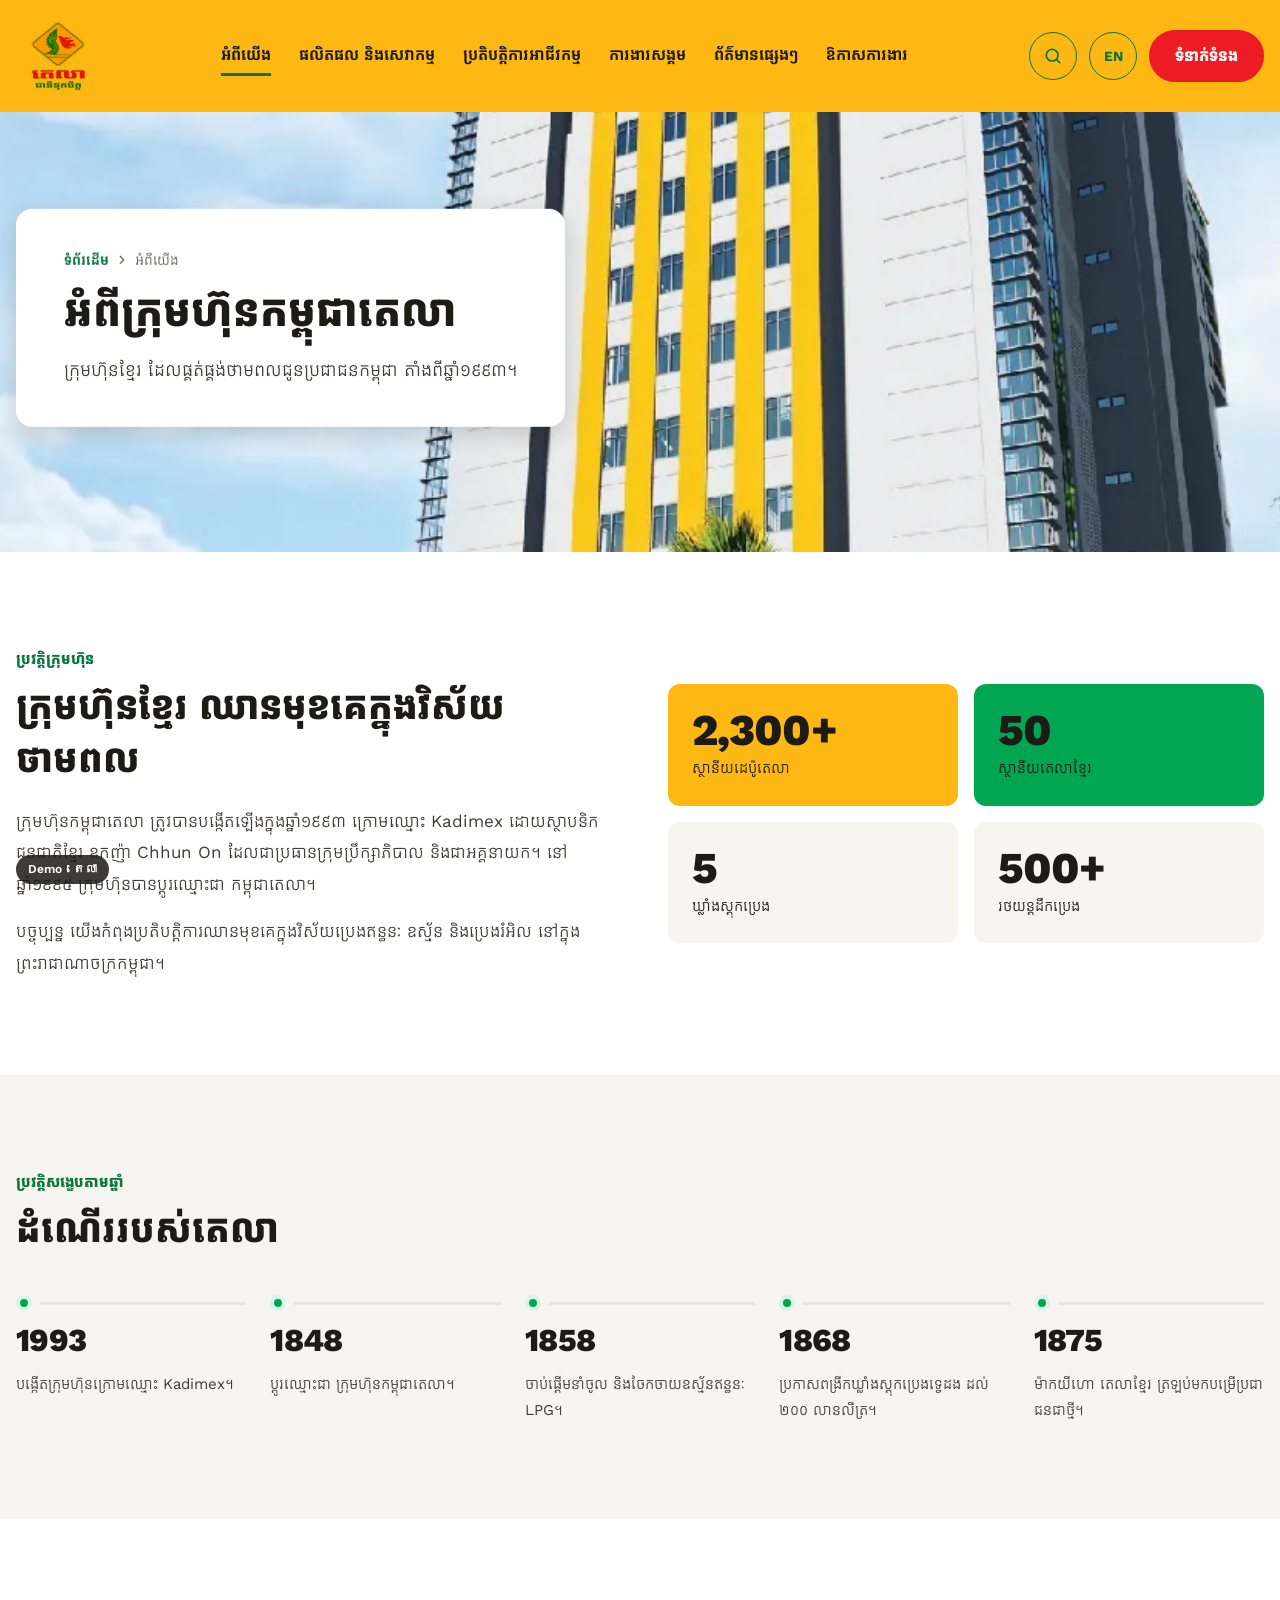
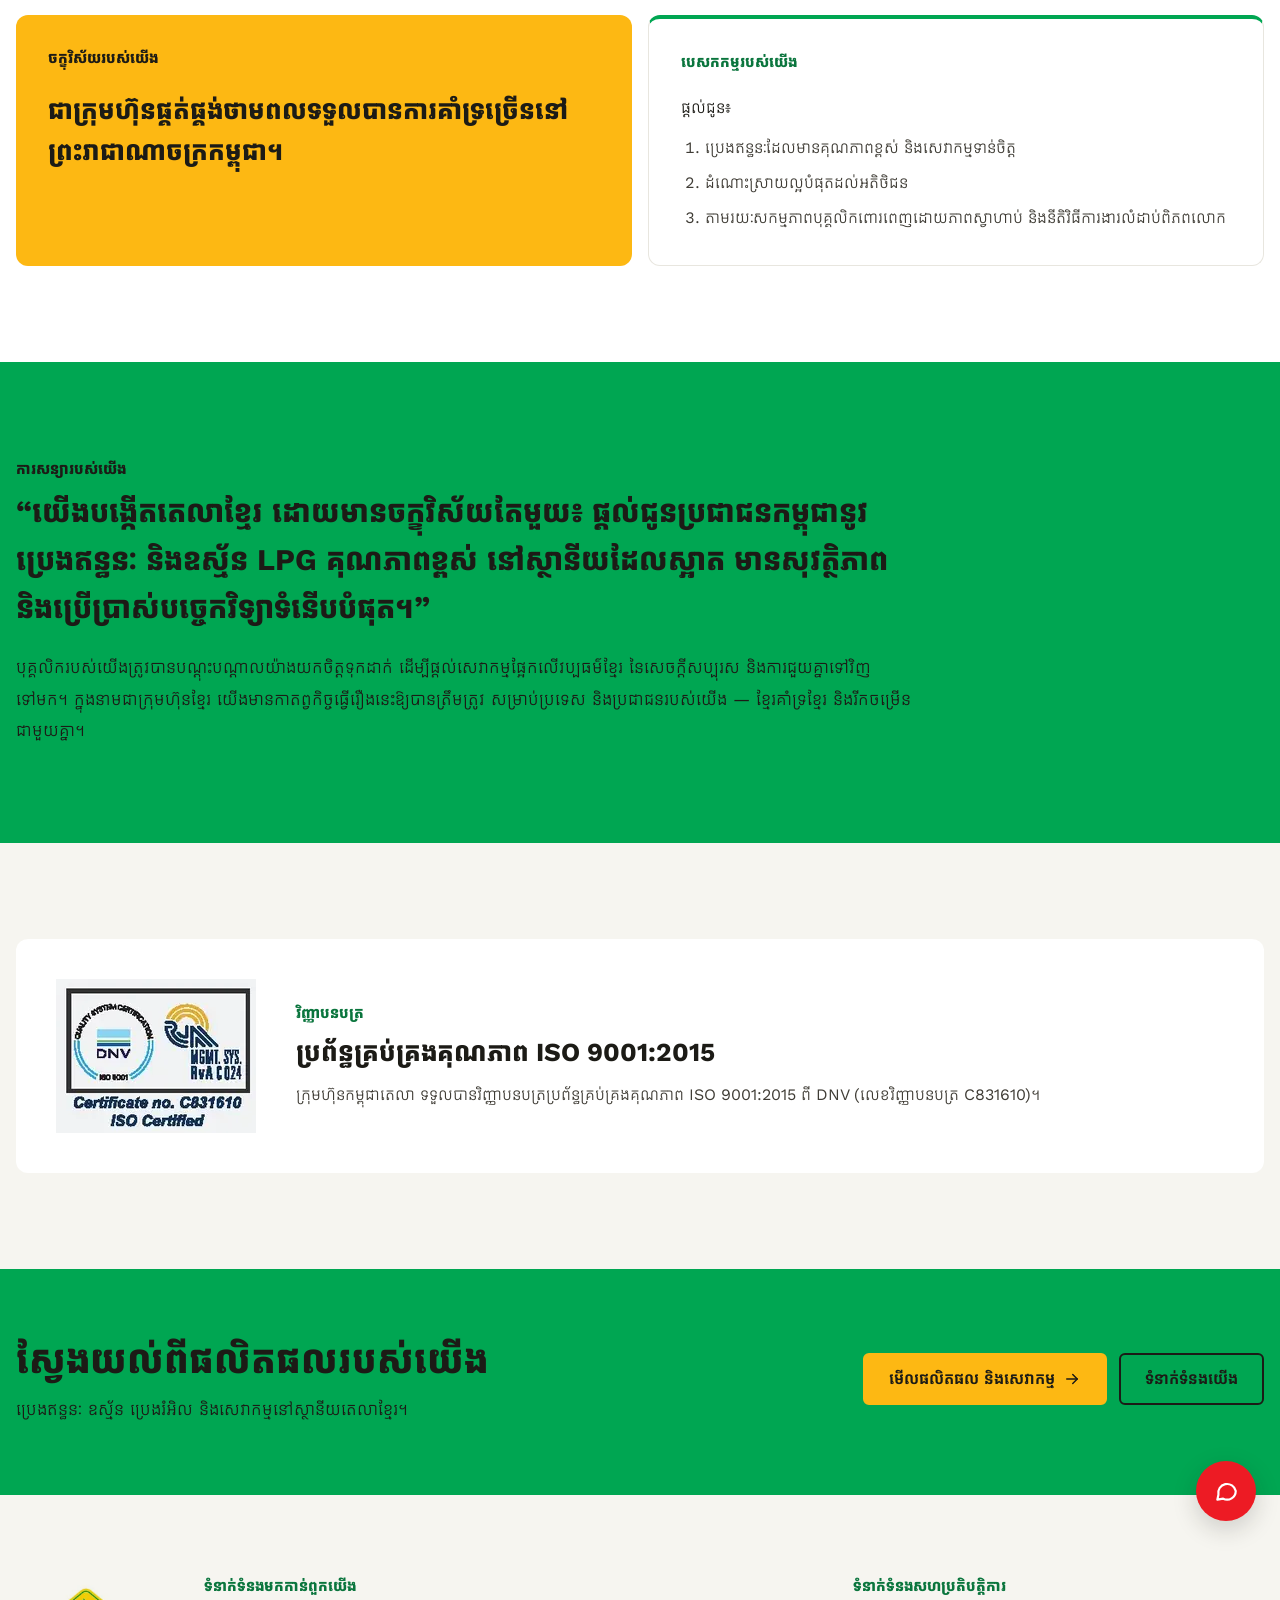
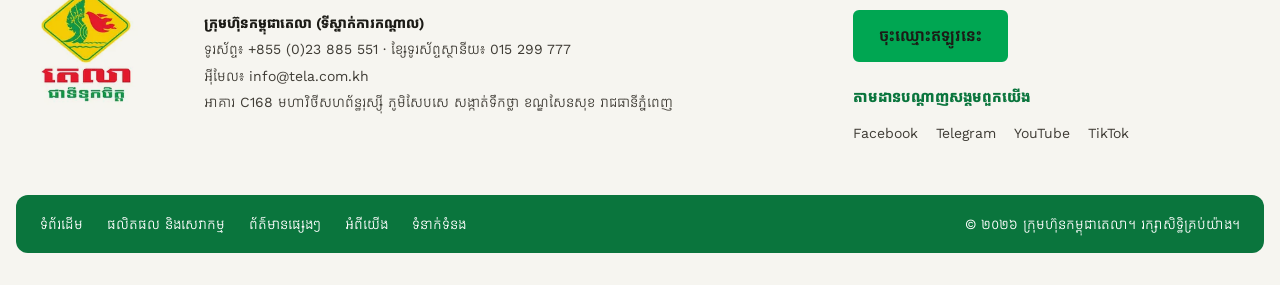
==== commit 8af6b2de: "Sync design update: cream #feebbd -> #f6f5f0, drop Instagram/LinkedIn links Co-Authored-By: Claude S" ====
--- a/about.html
+++ b/about.html
@@ -26,7 +26,7 @@
 <main>
 <section style="position:relative;min-height:440px;display:flex;align-items:center;padding:48px max(16px, calc((100% - 1248px) / 2));box-sizing:border-box;overflow:hidden;background:#46535a"><img src="img/office.webp" alt="" style="position:absolute;inset:0;width:100%;height:100%;object-fit:cover"><div style="position:relative;background:#ffffff;border-radius:16px;padding:40px 48px;max-width:640px;box-sizing:border-box;box-shadow:0 8px 24px rgba(28, 27, 22, 0.18)"><nav aria-label="ទីតាំងទំព័រ" style="display:flex;align-items:center;gap:6px;font-size:14px;line-height:1.6;color:#626054;margin-bottom:12px"><a href="index.html" style="color:#0a753d;text-decoration:none;font-weight:600">ទំព័រដើម</a><svg width="14" height="14" viewBox="0 0 24 24" fill="none" stroke="currentColor" stroke-width="2" stroke-linecap="round" stroke-linejoin="round" aria-hidden="true"><path d="m9 18 6-6-6-6"></path></svg><span>អំពីយើង</span></nav><h1 style="margin:0 0 12px;font-size:clamp(30px, 3.4vw, 46px);font-weight:700;line-height:1.35;color:#1c1b16">អំពីក្រុមហ៊ុនកម្ពុជាតេលា</h1><p style="margin:0;font-size:18px;line-height:1.8;color:#3f3c35">ក្រុមហ៊ុនខ្មែរ ដែលផ្គត់ផ្គង់ថាមពលជូនប្រជាជនកម្ពុជា តាំងពីឆ្នាំ១៩៩៣។</p></div></section><section style="background:#ffffff;padding:96px max(16px, calc((100% - 1248px) / 2));"><div style="display:flex;flex-wrap:wrap;gap:56px;align-items:center"><div style="flex:1 1 460px;min-width:0"><p style="margin:0 0 8px;font-size:15px;font-weight:700;line-height:1.5;color:#0a753d">ប្រវត្តិក្រុមហ៊ុន</p><h2 style="margin:0;font-size:clamp(28px, 3vw, 40px);font-weight:700;line-height:1.4;color:#1c1b16">ក្រុមហ៊ុនខ្មែរ ឈានមុខគេក្នុងវិស័យថាមពល</h2><div style="display:flex;flex-direction:column;gap:16px;margin-top:20px"><p style="margin:0;font-size:17px;line-height:1.85;color:#3f3c35;">ក្រុមហ៊ុនកម្ពុជាតេលា ត្រូវបានបង្កើតឡើងក្នុងឆ្នាំ១៩៩៣ ក្រោមឈ្មោះ Kadimex ដោយស្ថាបនិកជនជាតិខ្មែរ ឧកញ៉ា Chhun On ដែលជាប្រធានក្រុមប្រឹក្សាភិបាល និងជាអគ្គនាយក។ នៅឆ្នាំ១៩៩៥ ក្រុមហ៊ុនបានប្តូរឈ្មោះជា កម្ពុជាតេលា។</p><p style="margin:0;font-size:17px;line-height:1.85;color:#3f3c35;">បច្ចុប្បន្ន យើងកំពុងប្រតិបត្តិការឈានមុខគេក្នុងវិស័យប្រេងឥន្ធនៈ ឧស្ម័ន និងប្រេងរំអិល នៅក្នុងព្រះរាជាណាចក្រកម្ពុជា។</p></div></div><div style="flex:1 1 460px;min-width:0"><div style="display:grid;grid-template-columns:repeat(2, minmax(0, 1fr));gap:16px"><div style="background:#fdb813;border-radius:12px;padding:24px"><p style="margin:0 0 4px;font-size:44px;font-weight:800;line-height:1;letter-spacing:-0.02em;color:#1c1b16">2,300+</p><p style="margin:0;font-size:15px;line-height:1.7;color:#1c1b16">ស្ថានីយដេប៉ូតេលា</p></div><div style="background:#00a652;border-radius:12px;padding:24px"><p style="margin:0 0 4px;font-size:44px;font-weight:800;line-height:1;letter-spacing:-0.02em;color:#1c1b16">50</p><p style="margin:0;font-size:15px;line-height:1.7;color:#1c1b16">ស្ថានីយតេលាខ្មែរ</p></div><div style="background:#f6f5f0;border-radius:12px;padding:24px"><p style="margin:0 0 4px;font-size:44px;font-weight:800;line-height:1;letter-spacing:-0.02em;color:#1c1b16">5</p><p style="margin:0;font-size:15px;line-height:1.7;color:#1c1b16">ឃ្លាំងស្តុកប្រេង</p></div><div style="background:#f6f5f0;border-radius:12px;padding:24px"><p style="margin:0 0 4px;font-size:44px;font-weight:800;line-height:1;letter-spacing:-0.02em;color:#1c1b16">500+</p><p style="margin:0;font-size:15px;line-height:1.7;color:#1c1b16">រថយន្តដឹកប្រេង</p></div></div></div></div></section><section style="background:#f6f5f0;padding:96px max(16px, calc((100% - 1248px) / 2));"><div style="display:flex;flex-wrap:wrap;align-items:flex-end;justify-content:space-between;gap:24px;margin-bottom:40px"><div style="flex:1 1 520px;max-width:820px"><p style="margin:0 0 8px;font-size:15px;font-weight:700;line-height:1.5;color:#0a753d">ប្រវត្តិសង្ខេបតាមឆ្នាំ</p><h2 style="margin:0;font-size:clamp(28px, 3vw, 40px);font-weight:700;line-height:1.4;color:#1c1b16">ដំណើររបស់តេលា</h2></div></div><div style="display:flex;flex-wrap:wrap;gap:24px"><div style="flex:1 1 180px;display:flex;flex-direction:column;gap:12px"><div style="display:flex;align-items:center;gap:8px"><span style="width:16px;height:16px;border-radius:999px;background:#00a652;border:4px solid #dbf3e7;flex:none"></span><span style="flex:1;height:3px;background:#e8e6df"></span></div><p style="margin:0;font-size:32px;font-weight:800;line-height:1.1;letter-spacing:-0.02em;color:#1c1b16">1993</p><p style="margin:0;font-size:15px;line-height:1.75;color:#3f3c35">បង្កើតក្រុមហ៊ុនក្រោមឈ្មោះ Kadimex។</p></div><div style="flex:1 1 180px;display:flex;flex-direction:column;gap:12px"><div style="display:flex;align-items:center;gap:8px"><span style="width:16px;height:16px;border-radius:999px;background:#00a652;border:4px solid #dbf3e7;flex:none"></span><span style="flex:1;height:3px;background:#e8e6df"></span></div><p style="margin:0;font-size:32px;font-weight:800;line-height:1.1;letter-spacing:-0.02em;color:#1c1b16">1995</p><p style="margin:0;font-size:15px;line-height:1.75;color:#3f3c35">ប្តូរឈ្មោះជា ក្រុមហ៊ុនកម្ពុជាតេលា។</p></div><div style="flex:1 1 180px;display:flex;flex-direction:column;gap:12px"><div style="display:flex;align-items:center;gap:8px"><span style="width:16px;height:16px;border-radius:999px;background:#00a652;border:4px solid #dbf3e7;flex:none"></span><span style="flex:1;height:3px;background:#e8e6df"></span></div><p style="margin:0;font-size:32px;font-weight:800;line-height:1.1;letter-spacing:-0.02em;color:#1c1b16">2006</p><p style="margin:0;font-size:15px;line-height:1.75;color:#3f3c35">ចាប់ផ្តើមនាំចូល និងចែកចាយឧស្ម័នឥន្ធនៈ LPG។</p></div><div style="flex:1 1 180px;display:flex;flex-direction:column;gap:12px"><div style="display:flex;align-items:center;gap:8px"><span style="width:16px;height:16px;border-radius:999px;background:#00a652;border:4px solid #dbf3e7;flex:none"></span><span style="flex:1;height:3px;background:#e8e6df"></span></div><p style="margin:0;font-size:32px;font-weight:800;line-height:1.1;letter-spacing:-0.02em;color:#1c1b16">2016</p><p style="margin:0;font-size:15px;line-height:1.75;color:#3f3c35">ប្រកាសពង្រីកឃ្លាំងស្តុកប្រេងទ្វេដង ដល់ ២០០ លានលីត្រ។</p></div><div style="flex:1 1 180px;display:flex;flex-direction:column;gap:12px"><div style="display:flex;align-items:center;gap:8px"><span style="width:16px;height:16px;border-radius:999px;background:#00a652;border:4px solid #dbf3e7;flex:none"></span><span style="flex:1;height:3px;background:#e8e6df"></span></div><p style="margin:0;font-size:32px;font-weight:800;line-height:1.1;letter-spacing:-0.02em;color:#1c1b16">2024</p><p style="margin:0;font-size:15px;line-height:1.75;color:#3f3c35">ម៉ាកយីហោ តេលាខ្មែរ ត្រឡប់មកបម្រើប្រជាជនជាថ្មី។</p></div></div></section><section style="background:#ffffff;padding:96px max(16px, calc((100% - 1248px) / 2));"><div style="display:grid;grid-template-columns:repeat(auto-fit, minmax(min(320px, 100%), 1fr));gap:16px"><div style="background:#fdb813;border-radius:12px;padding:32px;box-sizing:border-box;display:flex;flex-direction:column;gap:12px;"><p style="margin:0 0 8px;font-size:15px;font-weight:700;line-height:1.5;color:#1c1b16">ចក្ខុវិស័យរបស់យើង</p><p style="margin:0;font-size:26px;font-weight:700;line-height:1.6;color:#1c1b16">ជាក្រុមហ៊ុនផ្គត់ផ្គង់ថាមពលទទួលបានការគាំទ្រច្រើននៅព្រះរាជាណាចក្រកម្ពុជា។</p></div><div style="background:#ffffff;border-radius:12px;padding:32px;box-sizing:border-box;display:flex;flex-direction:column;gap:12px;border:1px solid #e8e6df;border-top:4px solid #00a652"><p style="margin:0 0 8px;font-size:15px;font-weight:700;line-height:1.5;color:#0a753d">បេសកកម្មរបស់យើង</p><p style="margin:0;font-size:16px;line-height:1.8;color:#1c1b16">ផ្តល់ជូន៖</p><ol style="margin:0;padding-left:24px;display:flex;flex-direction:column;gap:6px"><li style="font-size:16px;line-height:1.8;color:#3f3c35">ប្រេងឥន្ធនៈដែលមានគុណភាពខ្ពស់ និងសេវាកម្មទាន់ចិត្ត</li><li style="font-size:16px;line-height:1.8;color:#3f3c35">ដំណោះស្រាយល្អបំផុតដល់អតិថិជន</li><li style="font-size:16px;line-height:1.8;color:#3f3c35">តាមរយៈសកម្មភាពបុគ្គលិកពោរពេញដោយភាពស្វាហាប់ និងនីតិវិធីការងារលំដាប់ពិភពលោក</li></ol></div></div></section><section style="background:#00a652;padding:96px max(16px, calc((100% - 1248px) / 2))"><div style="max-width:900px"><p style="margin:0 0 8px;font-size:15px;font-weight:700;line-height:1.5;color:#1c1b16">ការសន្យារបស់យើង</p><p style="margin:0 0 20px;font-size:clamp(22px, 2.4vw, 30px);font-weight:700;line-height:1.6;color:#1c1b16">“យើងបង្កើតតេលាខ្មែរ ដោយមានចក្ខុវិស័យតែមួយ៖ ផ្តល់ជូនប្រជាជនកម្ពុជានូវប្រេងឥន្ធនៈ និងឧស្ម័ន LPG គុណភាពខ្ពស់ នៅស្ថានីយដែលស្អាត មានសុវត្ថិភាព និងប្រើប្រាស់បច្ចេកវិទ្យាទំនើបបំផុត។”</p><p style="margin:0;font-size:17px;line-height:1.85;color:#1c1b16">បុគ្គលិករបស់យើងត្រូវបានបណ្តុះបណ្តាលយ៉ាងយកចិត្តទុកដាក់ ដើម្បីផ្តល់សេវាកម្មផ្អែកលើវប្បធម៌ខ្មែរ នៃសេចក្តីសប្បុរស និងការជួយគ្នាទៅវិញទៅមក។ ក្នុងនាមជាក្រុមហ៊ុនខ្មែរ យើងមានកាតព្វកិច្ចធ្វើរឿងនេះឱ្យបានត្រឹមត្រូវ សម្រាប់ប្រទេស និងប្រជាជនរបស់យើង — ខ្មែរគាំទ្រខ្មែរ និងរីកចម្រើនជាមួយគ្នា។</p></div></section><section style="background:#f6f5f0;padding:96px max(16px, calc((100% - 1248px) / 2));"><div style="display:flex;flex-wrap:wrap;gap:40px;align-items:center;background:#ffffff;border-radius:12px;padding:40px"><img src="img/iso.webp" alt="វិញ្ញាបនបត្រ DNV ISO 9001 លេខ C831610" style="width:200px;height:auto;flex:none"><div style="flex:1 1 420px"><p style="margin:0 0 8px;font-size:15px;font-weight:700;line-height:1.5;color:#0a753d">វិញ្ញាបនបត្រ</p><h3 style="margin:0;font-size:26px;font-weight:700;line-height:1.5;color:#1c1b16">ប្រព័ន្ធគ្រប់គ្រងគុណភាព ISO 9001:2015</h3><p style="margin:8px 0 0;font-size:16px;line-height:1.85;color:#3f3c35">ក្រុមហ៊ុនកម្ពុជាតេលា ទទួលបានវិញ្ញាបនបត្រប្រព័ន្ធគ្រប់គ្រងគុណភាព ISO 9001:2015 ពី DNV (លេខវិញ្ញាបនបត្រ C831610)។</p></div></div></section><section style="background:#00a652;padding:64px max(16px, calc((100% - 1248px) / 2));display:flex;flex-wrap:wrap;align-items:center;justify-content:space-between;gap:24px"><div style="flex:1 1 520px"><h2 style="margin:0;font-size:clamp(28px, 3vw, 40px);font-weight:700;line-height:1.4;color:#1c1b16">ស្វែងយល់ពីផលិតផលរបស់យើង</h2><p style="margin:8px 0 0;font-size:17px;line-height:1.8;color:#1c1b16">ប្រេងឥន្ធនៈ ឧស្ម័ន ប្រេងរំអិល និងសេវាកម្មនៅស្ថានីយតេលាខ្មែរ។</p></div><div style="display:flex;flex-wrap:wrap;gap:12px"><a href="products.html" style="background:#fdb813;color:#1c1b16;border:2px solid #fdb813;border-radius:6px;display:inline-flex;align-items:center;gap:8px;padding:12px 24px;font-size:16px;font-weight:600;line-height:1.5;text-decoration:none;white-space:nowrap">មើលផលិតផល និងសេវាកម្ម<svg width="18" height="18" viewBox="0 0 24 24" fill="none" stroke="currentColor" stroke-width="2" stroke-linecap="round" stroke-linejoin="round" aria-hidden="true"><path d="M5 12h14"></path><path d="m13 6 6 6-6 6"></path></svg></a><a href="contact.html" style="background:transparent;color:#1c1b16;border:2px solid #1c1b16;border-radius:6px;display:inline-flex;align-items:center;gap:8px;padding:12px 24px;font-size:16px;font-weight:600;line-height:1.5;text-decoration:none;white-space:nowrap">ទំនាក់ទំនងយើង</a></div></section>
 </main>
-<footer style="position:relative;background:#feebbd;border-top:6px solid #00a652;padding:80px max(16px, calc((100% - 1248px) / 2)) 32px">
+<footer style="position:relative;background:#f6f5f0;border-top:6px solid #00a652;padding:80px max(16px, calc((100% - 1248px) / 2)) 32px">
 <div style="display:flex;flex-wrap:wrap;gap:48px">
 <img src="img/logo.webp" alt="តេលា ជាទីទុកចិត្ត" style="width:140px;height:140px;object-fit:contain;mix-blend-mode:multiply;flex:none">
 <div style="flex:1.6 1 360px"><h2 style="margin:0 0 12px;font-size:15px;font-weight:700;line-height:1.5;color:#0a753d">ទំនាក់ទំនងមកកាន់ពួកយើង</h2>
